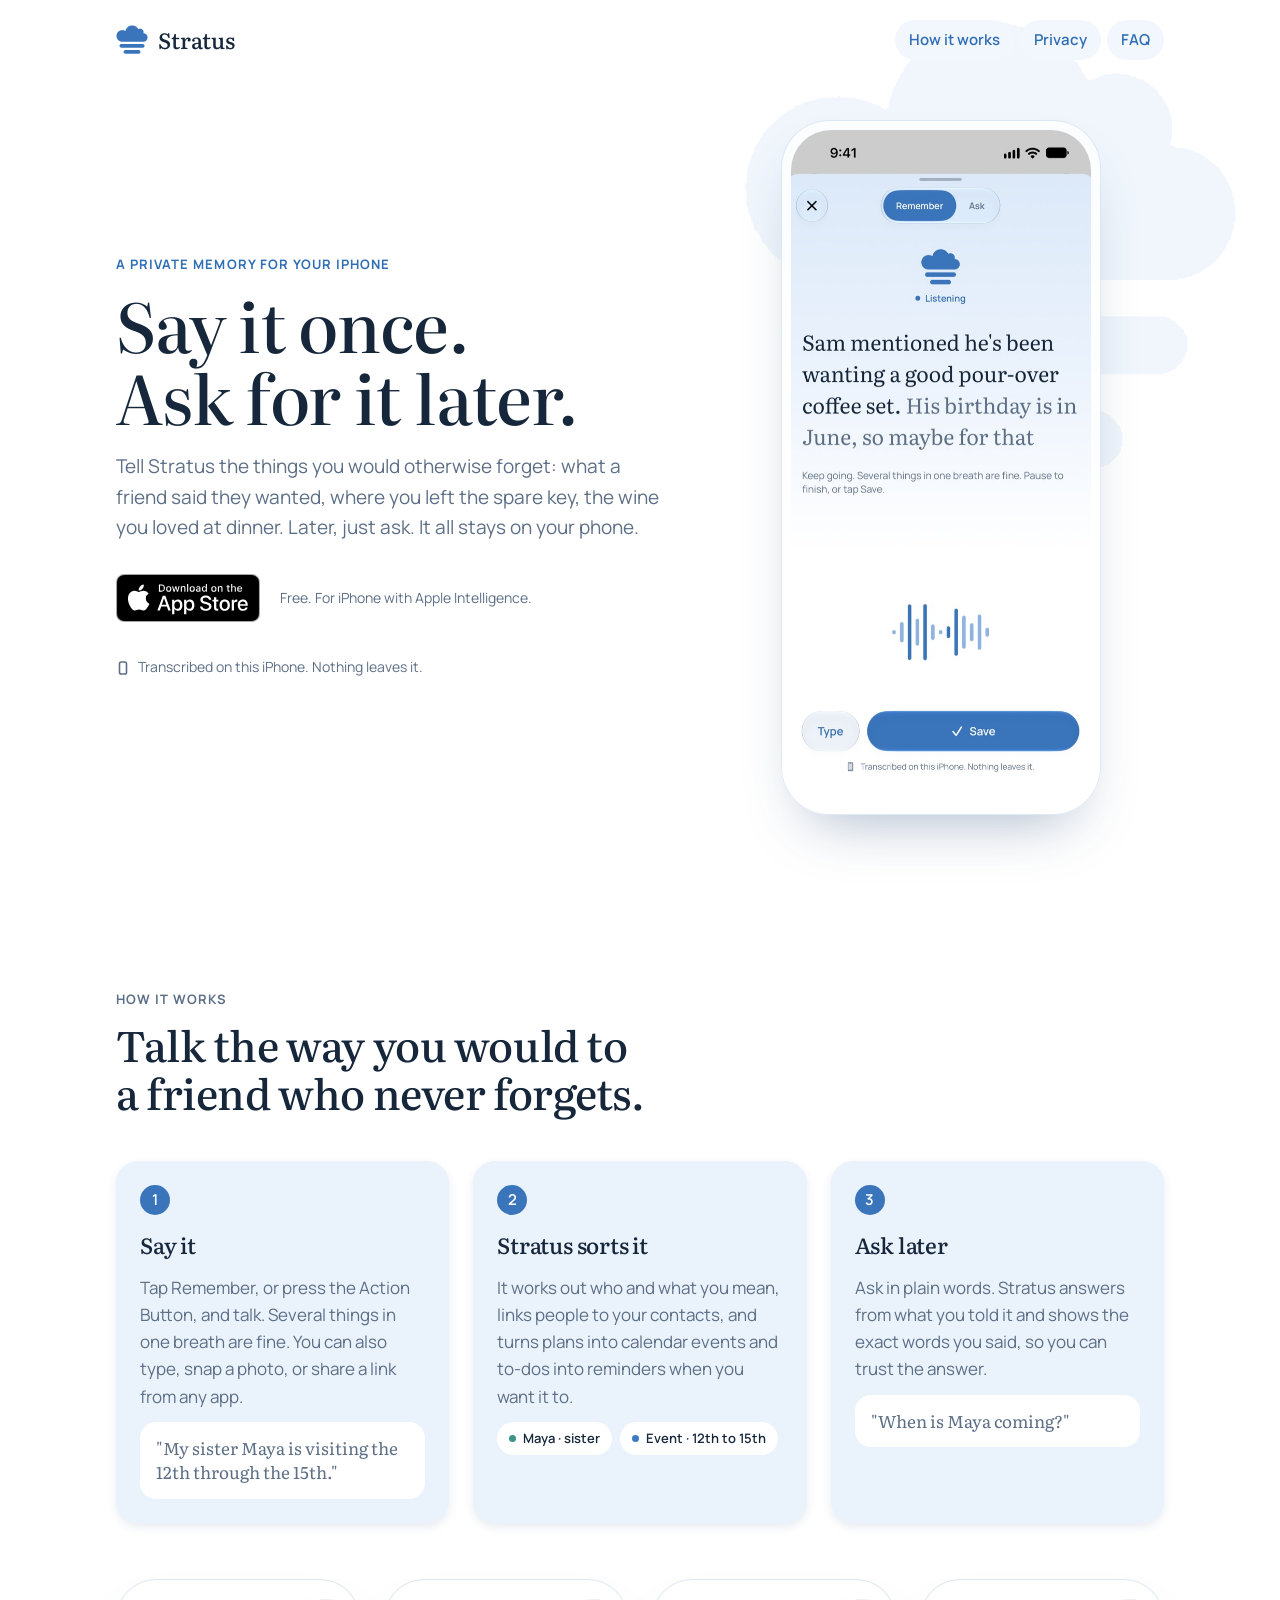
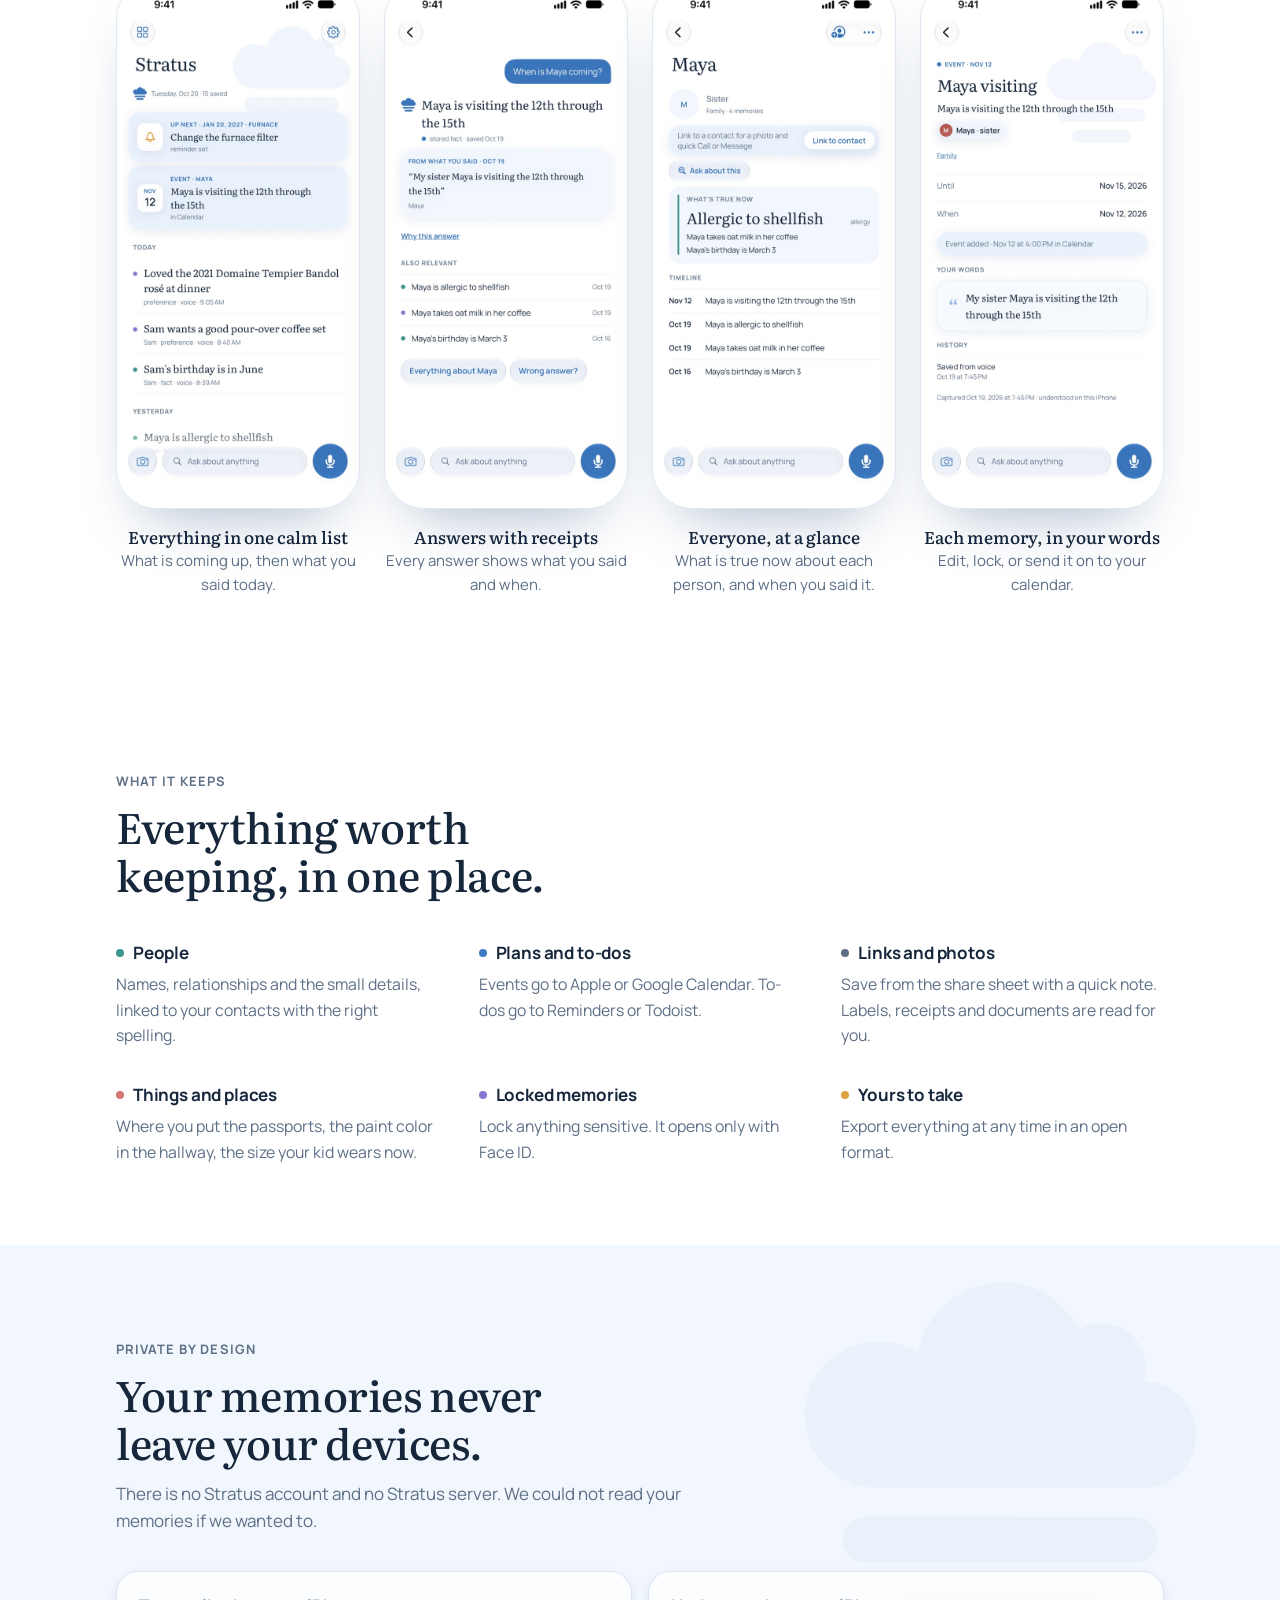
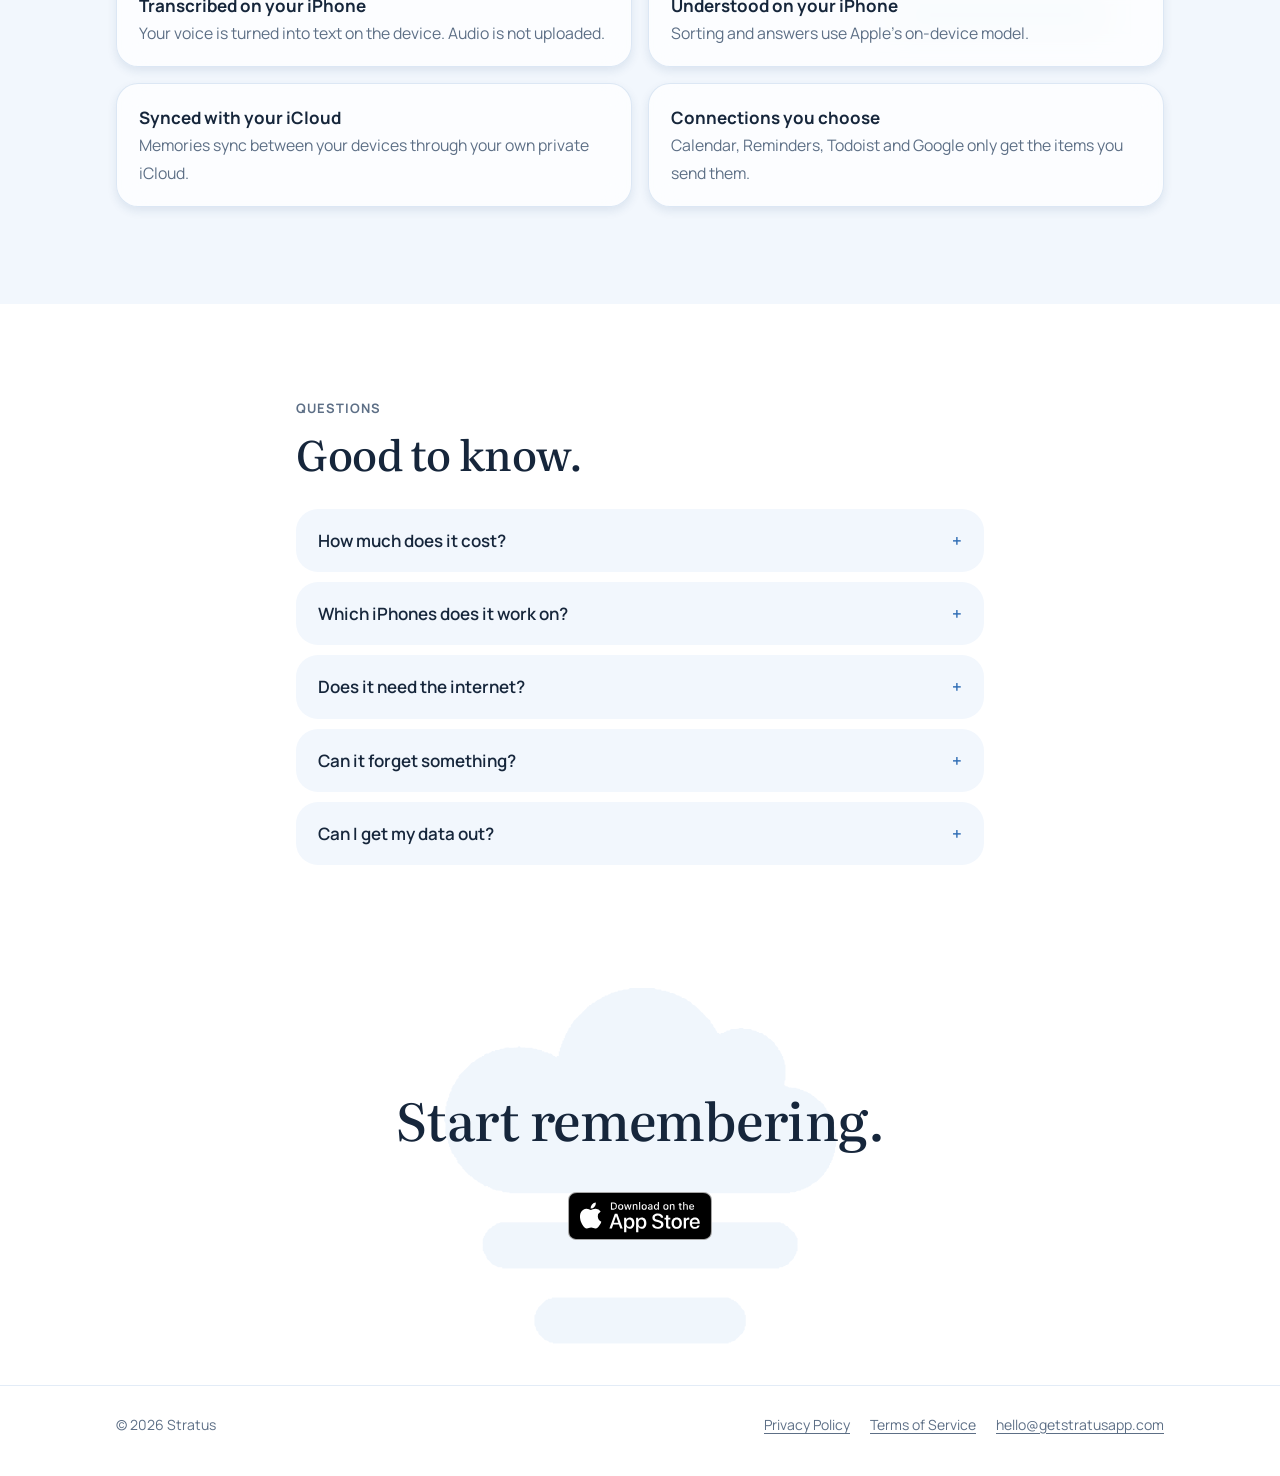
==== index.html @ 7e51738d "Stratus landing site Co-Authored-By: Claude Opus 5.5 <noreply@anthropic.com> Claude-Session: https:/" ====
<!doctype html>
<html lang="en">
<head>
<meta charset="utf-8">
<meta name="viewport" content="width=device-width, initial-scale=1, viewport-fit=cover">
<title>Stratus: say it once, ask for it later</title>
<meta name="description" content="Stratus is a private memory for your iPhone. Say what you want to remember, and ask for it later. Everything is understood on your device.">
<link rel="canonical" href="https://getstratusapp.com/">
<meta name="theme-color" content="#FFFFFF" media="(prefers-color-scheme: light)">
<meta name="theme-color" content="#0E1622" media="(prefers-color-scheme: dark)">
<meta property="og:title" content="Stratus: say it once, ask for it later">
<meta property="og:description" content="Stratus is a private memory for your iPhone. Say what you want to remember, and ask for it later. Everything is understood on your device.">
<meta property="og:type" content="website">
<meta property="og:url" content="https://getstratusapp.com/">
<meta property="og:site_name" content="Stratus">
<meta name="twitter:card" content="summary">
<link rel="icon" href="favicon.svg" type="image/svg+xml">
<!-- Smart App Banner: uncomment once the App Store ID exists.
<meta name="apple-itunes-app" content="app-id=0000000000"> -->
<link rel="preconnect" href="https://fonts.googleapis.com">
<link rel="preconnect" href="https://fonts.gstatic.com" crossorigin>
<link rel="stylesheet" href="https://fonts.googleapis.com/css2?family=Literata:opsz,wght@7..72,400;7..72,500;7..72,600&family=Manrope:wght@400;600;700&display=swap">
<link rel="stylesheet" href="style.css">
</head>
<body>
<div class="hero-band">
  <span class="glyph sky-wm" aria-hidden="true"></span>
  <header class="wrap top">
    <a class="brand" href="index.html" aria-label="Stratus home">
      <span class="glyph" aria-hidden="true"></span>
      Stratus
    </a>
    <nav aria-label="Main">
      <a href="#how">How it works</a>
      <a href="#privacy">Privacy</a>
      <a href="#faq">FAQ</a>
    </nav>
  </header>

  <main>
  <div class="wrap hero">
    <div>
      <p class="eyebrow">A private memory for your iPhone</p>
      <h1>Say it once. Ask for it later.</h1>
      <p class="lede">Tell Stratus the things you would otherwise forget: what a friend said they wanted, where you left the spare key, the wine you loved at dinner. Later, just ask. It all stays on your phone.</p>
      <div class="cta">
        <a class="store" href="#download" id="store-hero">
          <img class="badge-light" src="img/app-store-badge-black.svg" width="120" height="40" alt="Download on the App Store">
          <img class="badge-dark" src="img/app-store-badge-white.svg" width="120" height="40" alt="Download on the App Store">
        </a>
        <p class="fine">Free. For iPhone with Apple Intelligence.</p>
      </div>
      <p class="local"><svg viewBox="0 0 14 14" aria-hidden="true"><rect x="3.5" y="1" width="7" height="12" rx="1.8"/></svg>Transcribed on this iPhone. Nothing leaves it.</p>
    </div>
    <div class="phone">
      <img src="img/01-listening.jpg" width="600" height="1304" alt="The Stratus Listening sheet transcribing: Sam mentioned he's been wanting a good pour-over coffee set. His birthday is in June, so maybe for that.">
    </div>
  </div>
  </main>
</div>

<section id="how">
  <div class="wrap">
    <div class="section-head">
      <p class="eyebrow">How it works</p>
      <h2>Talk the way you would to a friend who never forgets.</h2>
    </div>
    <ol class="steps">
      <li>
        <h3>Say it</h3>
        <p>Tap Remember, or press the Action Button, and talk. Several things in one breath are fine. You can also type, snap a photo, or share a link from any app.</p>
        <p class="quote">"My sister Maya is visiting the 12th through the 15th."</p>
      </li>
      <li>
        <h3>Stratus sorts it</h3>
        <p>It works out who and what you mean, links people to your contacts, and turns plans into calendar events and to-dos into reminders when you want it to.</p>
        <div class="chips"><span class="chip fact">Maya · sister</span><span class="chip event">Event · 12th to 15th</span></div>
      </li>
      <li>
        <h3>Ask later</h3>
        <p>Ask in plain words. Stratus answers from what you told it and shows the exact words you said, so you can trust the answer.</p>
        <p class="quote">"When is Maya coming?"</p>
      </li>
    </ol>
    <div class="shots">
      <figure>
        <div class="phone sm"><img src="img/02-home.jpg" width="600" height="1304" loading="lazy" alt="Stratus home: up next, change the furnace filter; an event card for Maya's visit; today's memories about Sam."></div>
        <figcaption><b>Everything in one calm list</b>What is coming up, then what you said today.</figcaption>
      </figure>
      <figure>
        <div class="phone sm"><img src="img/03-ask.jpg" width="600" height="1304" loading="lazy" alt="Asking When is Maya coming? Stratus answers Maya is visiting the 12th through the 15th, with the words you said."></div>
        <figcaption><b>Answers with receipts</b>Every answer shows what you said and when.</figcaption>
      </figure>
      <figure>
        <div class="phone sm"><img src="img/04-person.jpg" width="600" height="1304" loading="lazy" alt="Maya's page: sister, allergic to shellfish, takes oat milk in her coffee, with a timeline of what you said about her."></div>
        <figcaption><b>Everyone, at a glance</b>What is true now about each person, and when you said it.</figcaption>
      </figure>
      <figure>
        <div class="phone sm"><img src="img/05-memory.jpg" width="600" height="1304" loading="lazy" alt="The memory Maya visiting: an event from Nov 12 to 15, added to Calendar, with the words you said."></div>
        <figcaption><b>Each memory, in your words</b>Edit, lock, or send it on to your calendar.</figcaption>
      </figure>
    </div>
  </div>
</section>

<section>
  <div class="wrap">
    <div class="section-head">
      <p class="eyebrow">What it keeps</p>
      <h2>Everything worth keeping, in one place.</h2>
    </div>
    <div class="features">
      <div style="--c: var(--t-fact)"><h3>People</h3><p>Names, relationships and the small details, linked to your contacts with the right spelling.</p></div>
      <div style="--c: var(--t-event)"><h3>Plans and to-dos</h3><p>Events go to Apple or Google Calendar. To-dos go to Reminders or Todoist.</p></div>
      <div style="--c: var(--muted)"><h3>Links and photos</h3><p>Save from the share sheet with a quick note. Labels, receipts and documents are read for you.</p></div>
      <div style="--c: var(--t-place)"><h3>Things and places</h3><p>Where you put the passports, the paint color in the hallway, the size your kid wears now.</p></div>
      <div style="--c: var(--t-pref)"><h3>Locked memories</h3><p>Lock anything sensitive. It opens only with Face ID.</p></div>
      <div style="--c: var(--t-task)"><h3>Yours to take</h3><p>Export everything at any time in an open format.</p></div>
    </div>
  </div>
</section>

<section class="private" id="privacy">
  <span class="glyph sky-wm" aria-hidden="true"></span>
  <div class="wrap">
    <div class="section-head">
      <p class="eyebrow">Private by design</p>
      <h2>Your memories never leave your devices.</h2>
      <p>There is no Stratus account and no Stratus server. We could not read your memories if we wanted to.</p>
    </div>
    <ul class="facts">
      <li><b>Transcribed on your iPhone</b><span>Your voice is turned into text on the device. Audio is not uploaded.</span></li>
      <li><b>Understood on your iPhone</b><span>Sorting and answers use Apple's on-device model.</span></li>
      <li><b>Synced with your iCloud</b><span>Memories sync between your devices through your own private iCloud.</span></li>
      <li><b>Connections you choose</b><span>Calendar, Reminders, Todoist and Google only get the items you send them.</span></li>
    </ul>
  </div>
</section>

<section id="faq">
  <div class="wrap narrow">
    <div class="section-head">
      <p class="eyebrow">Questions</p>
      <h2>Good to know.</h2>
    </div>
    <div class="faq">
      <details><summary>How much does it cost?</summary><p>Stratus is free while we build it out. Anything you save now stays yours, whatever happens to pricing later.</p></details>
      <details><summary>Which iPhones does it work on?</summary><p>Stratus needs iOS 26 and an iPhone that supports Apple Intelligence, such as iPhone 15 Pro or later, because it understands your memories on the device.</p></details>
      <details><summary>Does it need the internet?</summary><p>No. Saving and asking work offline. The internet is only used for iCloud sync, link previews, and the services you connect.</p></details>
      <details><summary>Can it forget something?</summary><p>Yes. Delete any memory with a swipe. Deleted memories wait 30 days in Recently Deleted, then they are gone for good.</p></details>
      <details><summary>Can I get my data out?</summary><p>Yes. Export everything from Settings at any time.</p></details>
    </div>
  </div>
</section>

<section class="final" id="download">
  <span class="glyph sky-wm" aria-hidden="true"></span>
  <div class="wrap">
    <h2>Start remembering.</h2>
    <div class="cta">
      <a class="store" href="#download" id="store-final">
        <img class="badge-light" src="img/app-store-badge-black.svg" width="120" height="40" alt="Download on the App Store">
        <img class="badge-dark" src="img/app-store-badge-white.svg" width="120" height="40" alt="Download on the App Store">
      </a>
    </div>
  </div>
</section>

<footer>
  <div class="wrap">
    <span>© 2026 Stratus</span>
    <nav aria-label="Legal">
      <a href="privacy.html">Privacy Policy</a>
      <a href="terms.html">Terms of Service</a>
      <a href="mailto:hello@getstratusapp.com">hello@getstratusapp.com</a>
    </nav>
  </div>
</footer>
</body>
</html>
---- style.css ----
/* Stratus site. Cloud white ground, navy ink, sky blue for every action, mist cards, Literata for what people say. */
:root {
  --ground: #FFFFFF;
  --haze: #F2F7FD;
  --mist: #EAF2FC;
  --vapor: #DCE9F8;
  --outline: #E3ECF7;
  --ink: #16263B;
  --muted: #5D6F86;
  --label: #8193AA;
  --sky: #3A75BC;
  --sky-text: #2F6DB5;
  --sky-ink: #FFFFFF;
  --glass: rgba(255, 255, 255, 0.72);
  --glass-edge: rgba(58, 117, 188, 0.16);
  --shadow: 0 4px 10px rgba(31, 64, 115, 0.10);
  --phone-shadow: 0 30px 60px -28px rgba(31, 64, 115, 0.40);
  --t-event: #3E7BC4; --t-fact: #3C9488; --t-task: #DDA23F; --t-pref: #8479D2; --t-place: #D7766F;
  --serif: "Literata", "Iowan Old Style", Georgia, serif;
  --sans: "Manrope", -apple-system, "Helvetica Neue", Arial, sans-serif;
  --gutter: max(16px, env(safe-area-inset-left, 0px));
  --gutter-r: max(16px, env(safe-area-inset-right, 0px));
}
@media (prefers-color-scheme: dark) {
  :root:not([data-theme="light"]) {
    --ground: #0E1622; --haze: #16212F; --mist: #1A2738; --vapor: #1E2D42; --outline: #24344A;
    --ink: #E8EFF8; --muted: #9DB0C7; --label: #7F93AC; --sky: #7FAEE6; --sky-text: #8DB8EC; --sky-ink: #0E1622;
    --glass: rgba(26, 39, 56, 0.72); --glass-edge: rgba(127, 174, 230, 0.22);
    --shadow: 0 4px 12px rgba(0, 0, 0, 0.35); --phone-shadow: 0 30px 60px -28px rgba(0, 0, 0, 0.7);
    color-scheme: dark;
  }
}
:root[data-theme="dark"] {
  --ground: #0E1622; --haze: #16212F; --mist: #1A2738; --vapor: #1E2D42; --outline: #24344A;
  --ink: #E8EFF8; --muted: #9DB0C7; --label: #7F93AC; --sky: #7FAEE6; --sky-text: #8DB8EC; --sky-ink: #0E1622;
  --glass: rgba(26, 39, 56, 0.72); --glass-edge: rgba(127, 174, 230, 0.22);
  --shadow: 0 4px 12px rgba(0, 0, 0, 0.35); --phone-shadow: 0 30px 60px -28px rgba(0, 0, 0, 0.7);
  color-scheme: dark;
}

* { box-sizing: border-box; }
html { -webkit-text-size-adjust: 100%; }
body {
  margin: 0; background: var(--ground); color: var(--ink);
  font: 400 1.0625rem/1.6 var(--sans);
  -webkit-font-smoothing: antialiased; overflow-x: hidden;
}
a { color: var(--sky-text); text-underline-offset: 3px; }
a:focus-visible, button:focus-visible, summary:focus-visible { outline: 2px solid var(--sky); outline-offset: 3px; border-radius: 10px; }
h1, h2, h3 { font-family: var(--serif); font-weight: 500; text-wrap: balance; margin: 0; letter-spacing: -0.01em; }
p { margin: 0; }
img { max-width: 100%; }

.wrap { max-width: 1080px; margin: 0 auto; padding-left: var(--gutter); padding-right: var(--gutter-r); }
.narrow { max-width: 720px; }

/* Cloud watermark from the icon */
.cloud { fill: var(--vapor); opacity: 0.4; }
.mark { fill: var(--sky); }

/* Header */
.top { display: flex; align-items: center; justify-content: space-between; gap: 16px; padding-block: 20px; position: relative; z-index: 1; }
.brand { display: inline-flex; align-items: center; gap: 10px; color: var(--ink); text-decoration: none; font: 500 1.375rem/1 var(--serif); }
.brand svg { width: 32px; height: auto; aspect-ratio: 1058 / 966; flex: none; }
.brand svg { fill: var(--sky); }
.top nav { display: flex; gap: 6px; font-size: 0.9375rem; font-weight: 600; }
.top nav a { color: var(--sky-text); text-decoration: none; padding: 8px 14px; border-radius: 999px; background: var(--haze); }
.top nav a:hover { background: var(--mist); }

/* Hero */
.hero-band { position: relative; overflow: hidden; }
.sky-wm { height: auto; aspect-ratio: 1058 / 966; }
.hero-band .sky-wm { position: absolute; right: max(16px, calc(50% - 600px)); top: 16px; width: 500px; max-width: calc(100% - 32px); pointer-events: none; }
.hero { position: relative; display: grid; grid-template-columns: 1.1fr 0.9fr; gap: 56px; align-items: center; padding-block: 40px 80px; }
.hero > * { min-width: 0; }
.eyebrow { font-size: 0.8125rem; font-weight: 700; letter-spacing: 0.08em; text-transform: uppercase; color: var(--sky-text); }
.hero h1 { font-size: clamp(2.5rem, 6vw, 4.25rem); line-height: 1.05; margin-top: 14px; }
.lede { font-size: 1.1875rem; color: var(--muted); margin-top: 20px; max-width: 34em; }
.cta { display: flex; flex-wrap: wrap; align-items: center; gap: 0 8px; margin-top: 20px; }
.fine { font-size: 0.875rem; color: var(--muted); }
.local { display: inline-flex; align-items: center; gap: 8px; margin-top: 22px; font-size: 0.875rem; color: var(--muted); }
.local svg { width: 14px; height: 14px; fill: none; stroke: currentColor; stroke-width: 1.6; }

/* Official Apple "Download on the App Store" badge, unmodified. 48px tall, 12px (1/4 height) clear space. */
.store { display: inline-block; line-height: 0; margin: 12px 12px 12px 0; text-decoration: none; }
.final .store { margin: 12px; }
.store img { display: block; height: 48px; width: auto; }
.store .badge-dark { display: none; }
@media (prefers-color-scheme: dark) {
  :root:not([data-theme="light"]) .store .badge-light { display: none; }
  :root:not([data-theme="light"]) .store .badge-dark { display: block; }
}
:root[data-theme="dark"] .store .badge-light { display: none; }
:root[data-theme="dark"] .store .badge-dark { display: block; }

/* Phone frames around real screenshots */
.phone {
  justify-self: center; width: 100%; max-width: 320px; aspect-ratio: 1320 / 2868;
  border-radius: 48px; padding: 9px; background: var(--glass);
  border: 1px solid var(--glass-edge); box-shadow: var(--phone-shadow);
  -webkit-backdrop-filter: blur(18px); backdrop-filter: blur(18px);
}
.phone img { display: block; width: 100%; height: 100%; object-fit: cover; border-radius: 40px; }
.phone.sm { max-width: 260px; border-radius: 40px; padding: 7px; }
.phone.sm img { border-radius: 33px; }

/* Sections */
section { padding-block: 80px; }
.section-head { max-width: 640px; }
.section-head h2 { font-size: clamp(1.875rem, 4vw, 2.625rem); line-height: 1.15; margin-top: 10px; }
.section-head p { color: var(--muted); margin-top: 14px; }

.steps { list-style: none; padding: 0; margin: 44px 0 0; display: grid; grid-template-columns: repeat(3, 1fr); gap: 24px; counter-reset: step; }
.steps li { counter-increment: step; display: flex; flex-direction: column; gap: 12px; min-width: 0; padding: 24px; border-radius: 22px; background: var(--mist); box-shadow: var(--shadow); }
.steps li::before { content: counter(step); font: 600 0.9375rem/1 var(--sans); color: var(--sky-ink); background: var(--sky); width: 30px; height: 30px; border-radius: 50%; display: grid; place-items: center; }
.steps h3 { font-size: 1.375rem; }
.steps p { color: var(--muted); }
.quote { font: 400 1.0625rem/1.45 var(--serif); color: var(--ink); background: var(--ground); padding: 14px 16px; border-radius: 16px; }
.chips { display: flex; flex-wrap: wrap; gap: 8px; }
.chip { display: inline-flex; align-items: center; gap: 7px; font-size: 0.8125rem; font-weight: 600; padding: 6px 12px; border-radius: 999px; background: var(--ground); color: var(--ink); }
.chip::before { content: ""; width: 7px; height: 7px; border-radius: 50%; background: var(--c, var(--sky)); }
.chip.fact { --c: var(--t-fact); }
.chip.event { --c: var(--t-event); }

.shots { display: grid; grid-template-columns: repeat(4, 1fr); gap: 24px; margin-top: 56px; }
.shots figure { margin: 0; display: flex; flex-direction: column; align-items: center; gap: 16px; min-width: 0; }
.shots figcaption { font-size: 0.9375rem; color: var(--muted); text-align: center; max-width: 24em; }
.shots figcaption b { display: block; color: var(--ink); font: 500 1.0625rem/1.4 var(--serif); }

.features { display: grid; grid-template-columns: repeat(3, 1fr); gap: 36px 40px; margin-top: 44px; }
.features div { min-width: 0; display: flex; flex-direction: column; gap: 8px; }
.features h3 { display: flex; align-items: center; gap: 9px; font: 700 1.0625rem/1.3 var(--sans); }
.features h3::before { content: ""; width: 8px; height: 8px; border-radius: 50%; background: var(--c); flex: none; }
.features p { color: var(--muted); font-size: 0.9875rem; }

.private { position: relative; overflow: hidden; background: var(--haze); }
.private .sky-wm { position: absolute; right: max(16px, calc(50% - 560px)); top: 32px; width: 400px; max-width: calc(100% - 32px); pointer-events: none; }
.private .wrap { position: relative; }
.private .facts { display: grid; grid-template-columns: repeat(2, 1fr); gap: 16px; margin-top: 36px; padding: 0; list-style: none; }
.private .facts li { min-width: 0; padding: 20px 22px; border-radius: 22px; background: var(--glass); border: 1px solid var(--glass-edge); box-shadow: var(--shadow); -webkit-backdrop-filter: blur(14px); backdrop-filter: blur(14px); }
.private .facts b { display: block; font-weight: 700; }
.private .facts span { color: var(--muted); font-size: 0.9875rem; }

.faq { margin-top: 32px; display: grid; gap: 10px; }
.faq details { background: var(--haze); border-radius: 22px; padding: 18px 22px; }
.faq summary { cursor: pointer; font-weight: 600; list-style: none; display: flex; justify-content: space-between; gap: 16px; }
.faq summary::after { content: "+"; color: var(--sky-text); font-weight: 600; }
.faq details[open] summary::after { content: "\2212"; }
.faq summary::-webkit-details-marker { display: none; }
.faq p { color: var(--muted); margin-top: 10px; max-width: 60ch; }

.final { text-align: center; position: relative; overflow: hidden; }
.final { min-height: 440px; display: grid; align-content: center; }
.final .sky-wm { position: absolute; left: 50%; top: 50%; width: 400px; max-width: calc(100% - 32px); transform: translate(-50%, -50%); pointer-events: none; }
.final .wrap { position: relative; }
.final h2 { font-size: clamp(2rem, 5vw, 3.25rem); }
.final .cta { justify-content: center; }

footer { border-top: 1px solid var(--outline); padding-block: 28px 40px; font-size: 0.875rem; color: var(--muted); }
footer .wrap { display: flex; flex-wrap: wrap; justify-content: space-between; gap: 12px 24px; }
footer nav { display: flex; flex-wrap: wrap; gap: 20px; }
footer a { color: var(--muted); }

/* Legal pages */
.legal { padding-block: 32px 72px; }
.legal h1 { font-size: clamp(2.25rem, 5vw, 3rem); line-height: 1.1; }
.legal .updated { color: var(--muted); font-size: 0.9375rem; margin-top: 10px; }
.legal .summary { background: var(--mist); border-radius: 22px; padding: 18px 22px; margin-top: 28px; }
.legal h2 { font-size: 1.5rem; margin-top: 44px; }
.legal p, .legal ul { margin-top: 12px; }
.legal ul { padding-left: 1.2em; }
.legal li + li { margin-top: 6px; }
.legal .draft { font-size: 0.875rem; color: var(--muted); border-left: 3px solid var(--vapor); padding-left: 12px; margin-top: 20px; }

@media (max-width: 860px) {
  .hero { grid-template-columns: 1fr; gap: 44px; padding-block: 20px 60px; }
  .steps, .features { grid-template-columns: 1fr 1fr; }
  .shots { grid-template-columns: 1fr 1fr; }
}
@media (max-width: 560px) {
  .top nav a:not(.keep) { display: none; }
  .steps, .features, .private .facts { grid-template-columns: 1fr; }
  .shots { grid-template-columns: 1fr; }
  section { padding-block: 60px; }
  .phone { max-width: 280px; }
  .hero-band .sky-wm { width: 300px; top: 12px; }
  .private .sky-wm { width: 280px; top: 20px; }
  .final { min-height: 360px; }
  .final .sky-wm { width: 320px; }
}

/* Glyph spans (cloud.svg as a mask, tinted by tokens) */
.glyph { display: block; -webkit-mask: url(img/cloud.svg) center / contain no-repeat; mask: url(img/cloud.svg) center / contain no-repeat; aspect-ratio: 1058 / 966; }
.brand .glyph { width: 32px; flex: none; background: var(--sky); }
.glyph.sky-wm { background: var(--vapor); opacity: 0.4; }

/* Open page */
.open-card { background: var(--mist); border-radius: 22px; padding: 32px 28px; margin-block: 32px 72px; box-shadow: var(--shadow); }
.open-card h1 { font-size: clamp(1.875rem, 5vw, 2.5rem); line-height: 1.15; margin-top: 10px; }
.open-card .lede { font-size: 1.0625rem; margin-top: 14px; }
.open-btn { display: inline-flex; align-items: center; justify-content: center; min-height: 52px; padding: 0 24px; background: var(--sky); color: var(--sky-ink); border-radius: 999px; font-weight: 700; text-decoration: none; box-shadow: var(--shadow); }
.open-card .fine { margin-top: 20px; }
@media (max-width: 560px) { .open-card { padding: 24px 20px; } }

[hidden] { display: none !important; }
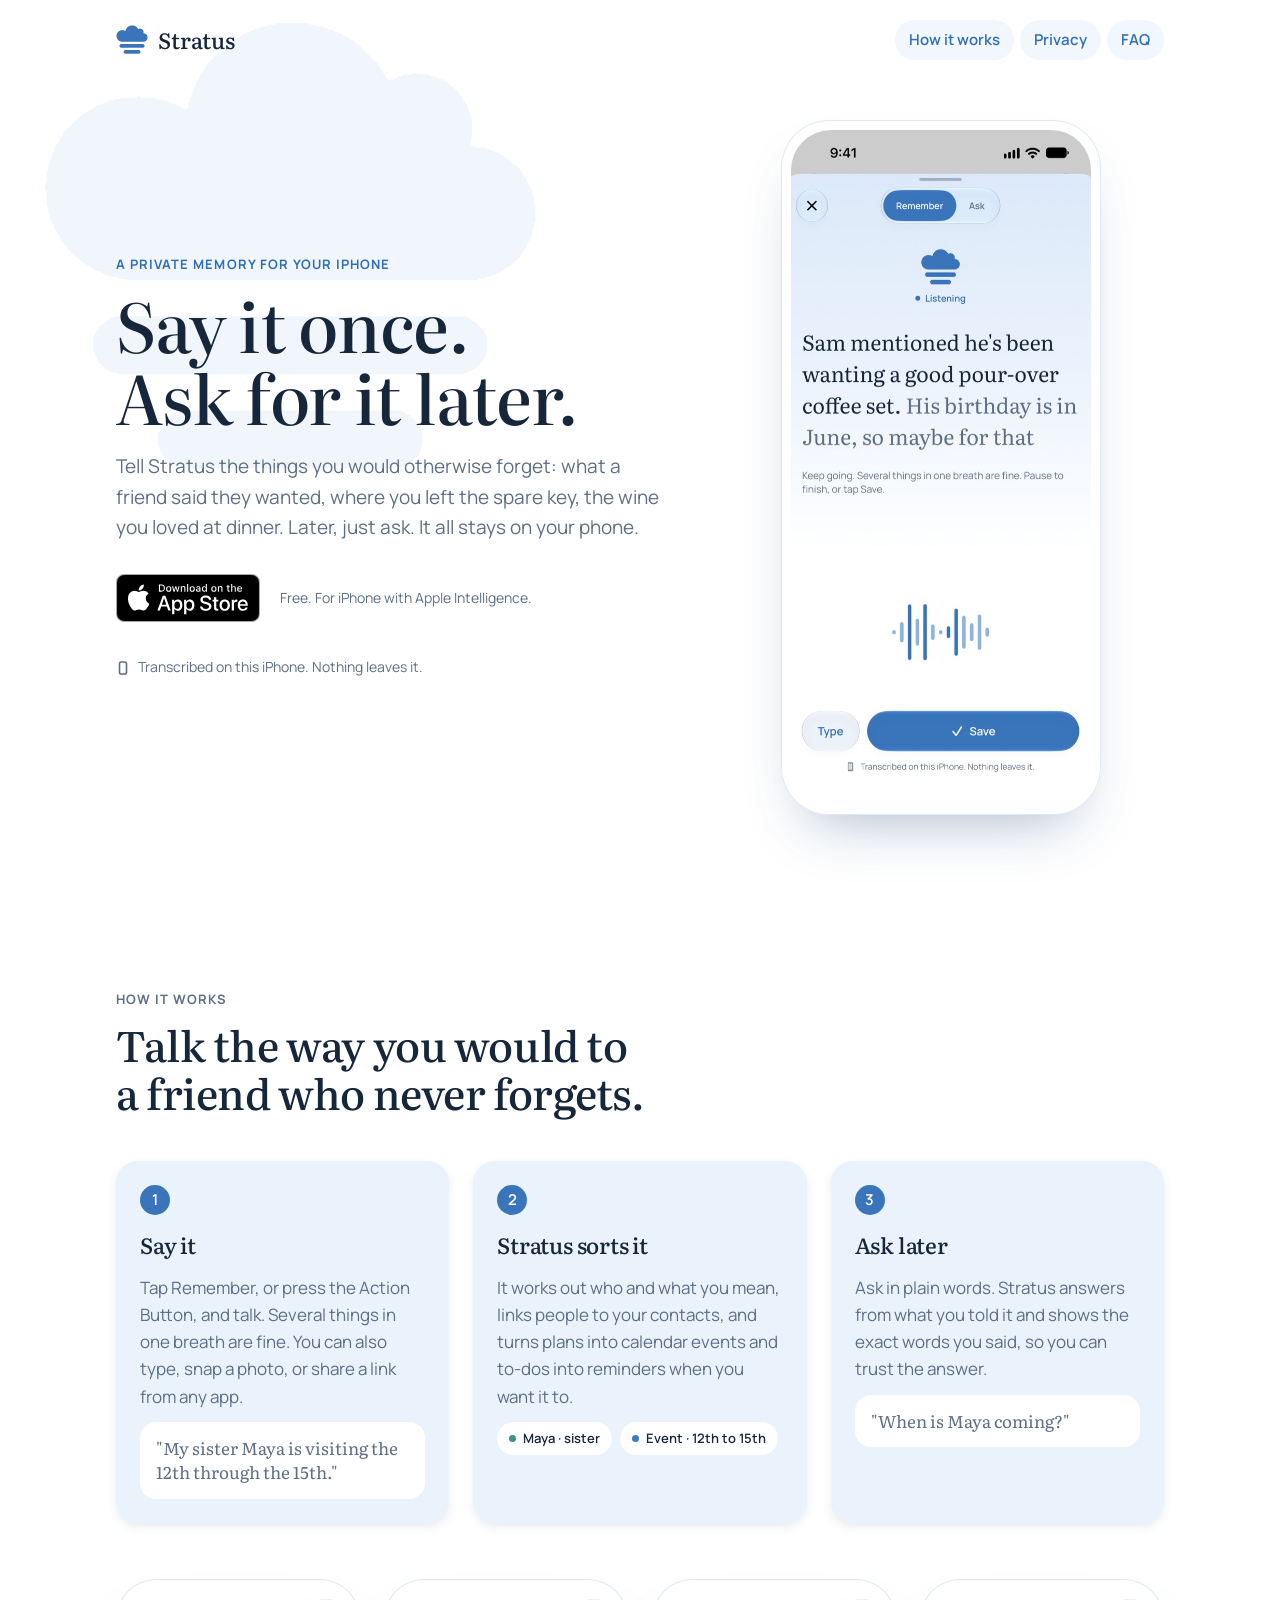
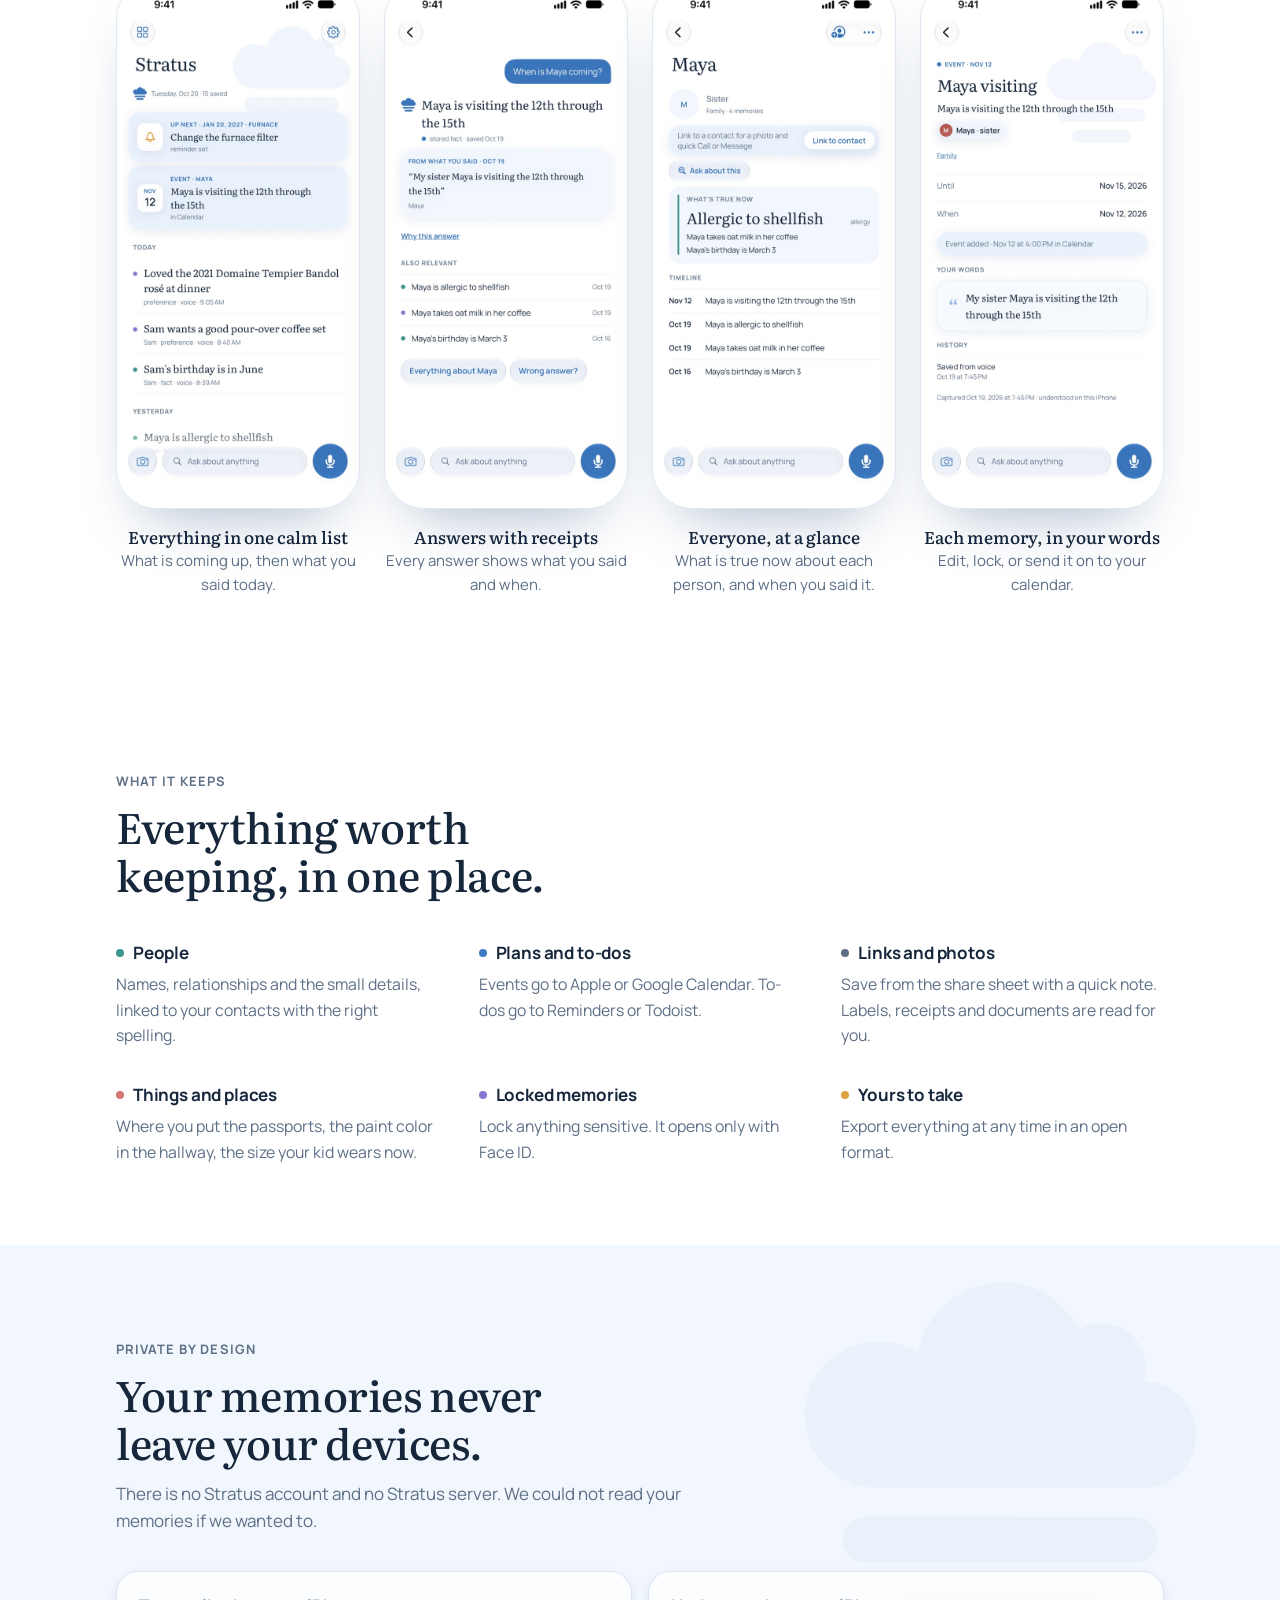
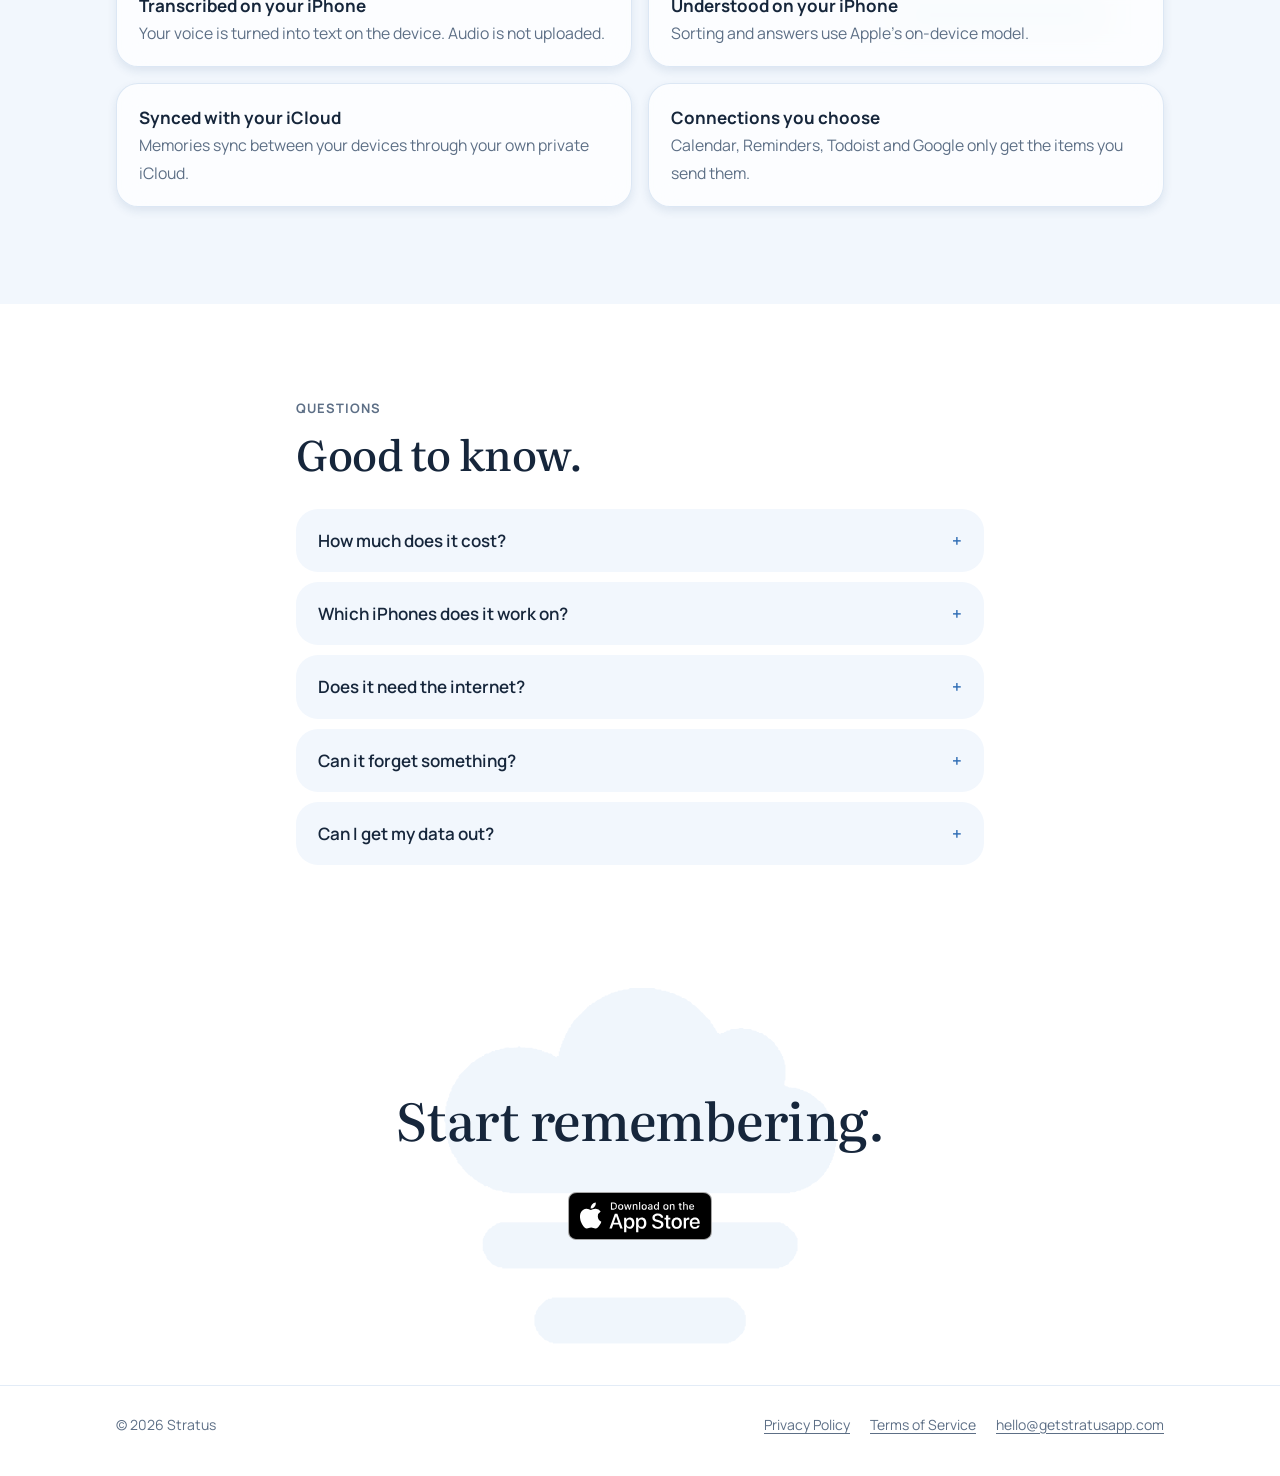
==== commit d32e82da: "Link preview image (1200x630) with logo, tagline and the listening screen Co-Authored-By: Claude Opu" ====
--- a/index.html
+++ b/index.html
@@ -13,7 +13,12 @@
 <meta property="og:type" content="website">
 <meta property="og:url" content="https://getstratusapp.com/">
 <meta property="og:site_name" content="Stratus">
-<meta name="twitter:card" content="summary">
+<meta property="og:image" content="https://getstratusapp.com/img/og.png">
+<meta property="og:image:width" content="1200">
+<meta property="og:image:height" content="630">
+<meta property="og:image:alt" content="Stratus: say it once, ask for it later. A private memory for your iPhone.">
+<meta name="twitter:card" content="summary_large_image">
+<meta name="twitter:image" content="https://getstratusapp.com/img/og.png">
 <link rel="icon" href="favicon.svg" type="image/svg+xml">
 <!-- Smart App Banner: uncomment once the App Store ID exists.
 <meta name="apple-itunes-app" content="app-id=0000000000"> -->
--- a/style.css
+++ b/style.css
@@ -70,7 +70,7 @@
 /* Hero */
 .hero-band { position: relative; overflow: hidden; }
 .sky-wm { height: auto; aspect-ratio: 1058 / 966; }
-.hero-band .sky-wm { position: absolute; right: max(16px, calc(50% - 600px)); top: 16px; width: 500px; max-width: calc(100% - 32px); pointer-events: none; }
+.hero-band .sky-wm { position: absolute; left: max(16px, calc(50% - 600px)); top: 16px; width: 500px; max-width: calc(100% - 32px); pointer-events: none; }
 .hero { position: relative; display: grid; grid-template-columns: 1.1fr 0.9fr; gap: 56px; align-items: center; padding-block: 40px 80px; }
 .hero > * { min-width: 0; }
 .eyebrow { font-size: 0.8125rem; font-weight: 700; letter-spacing: 0.08em; text-transform: uppercase; color: var(--sky-text); }
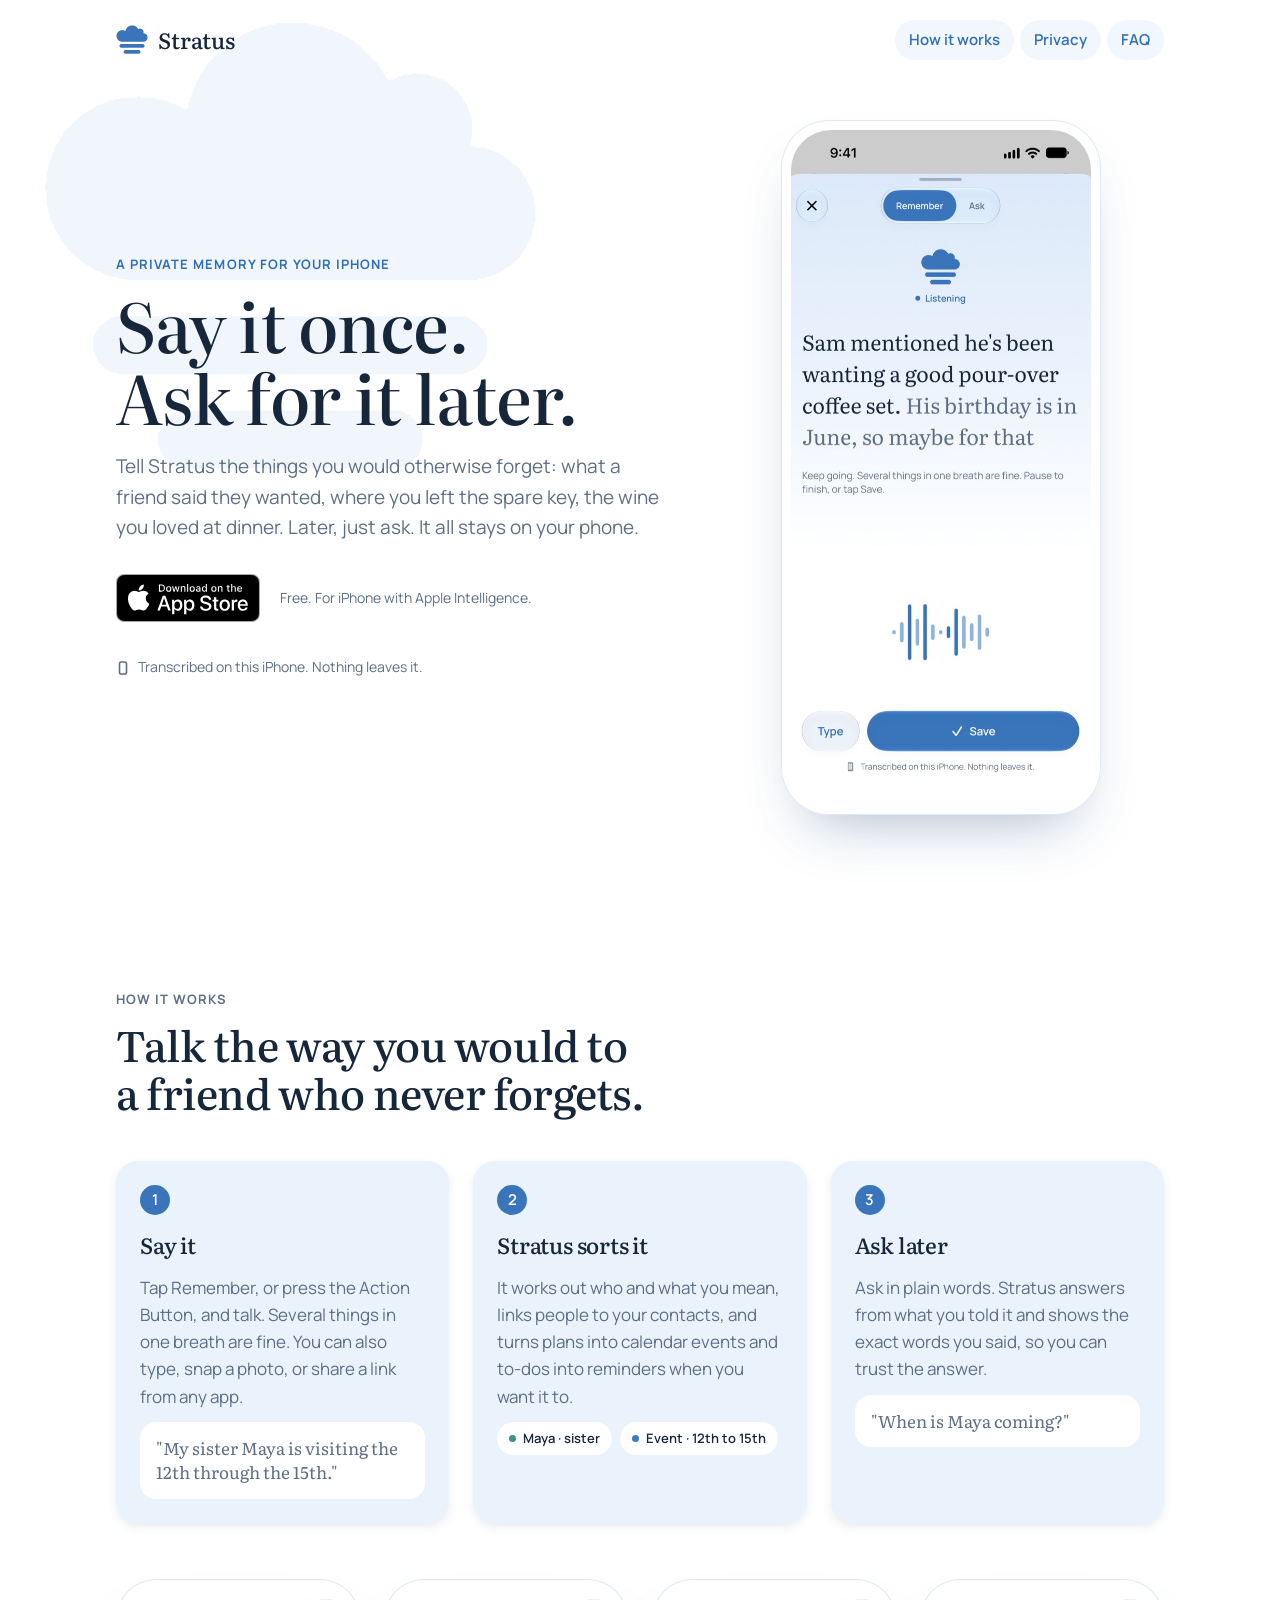
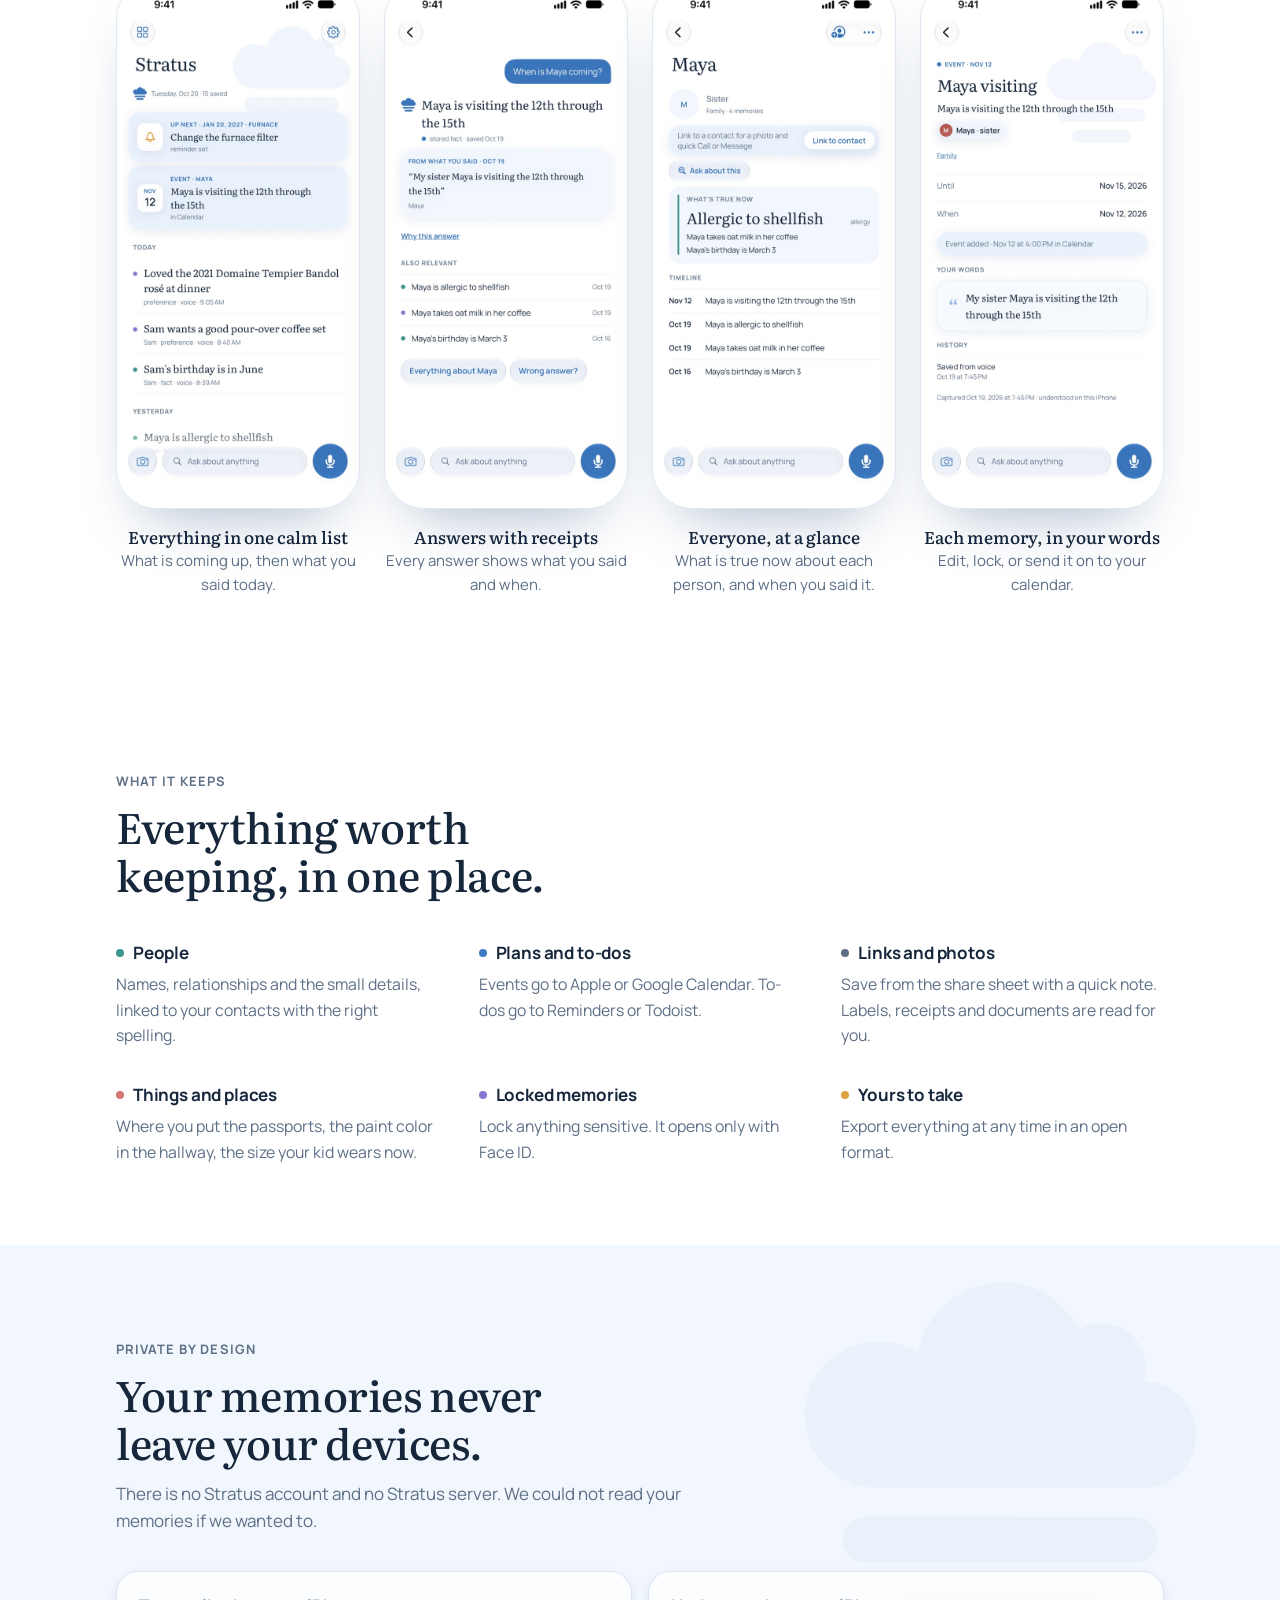
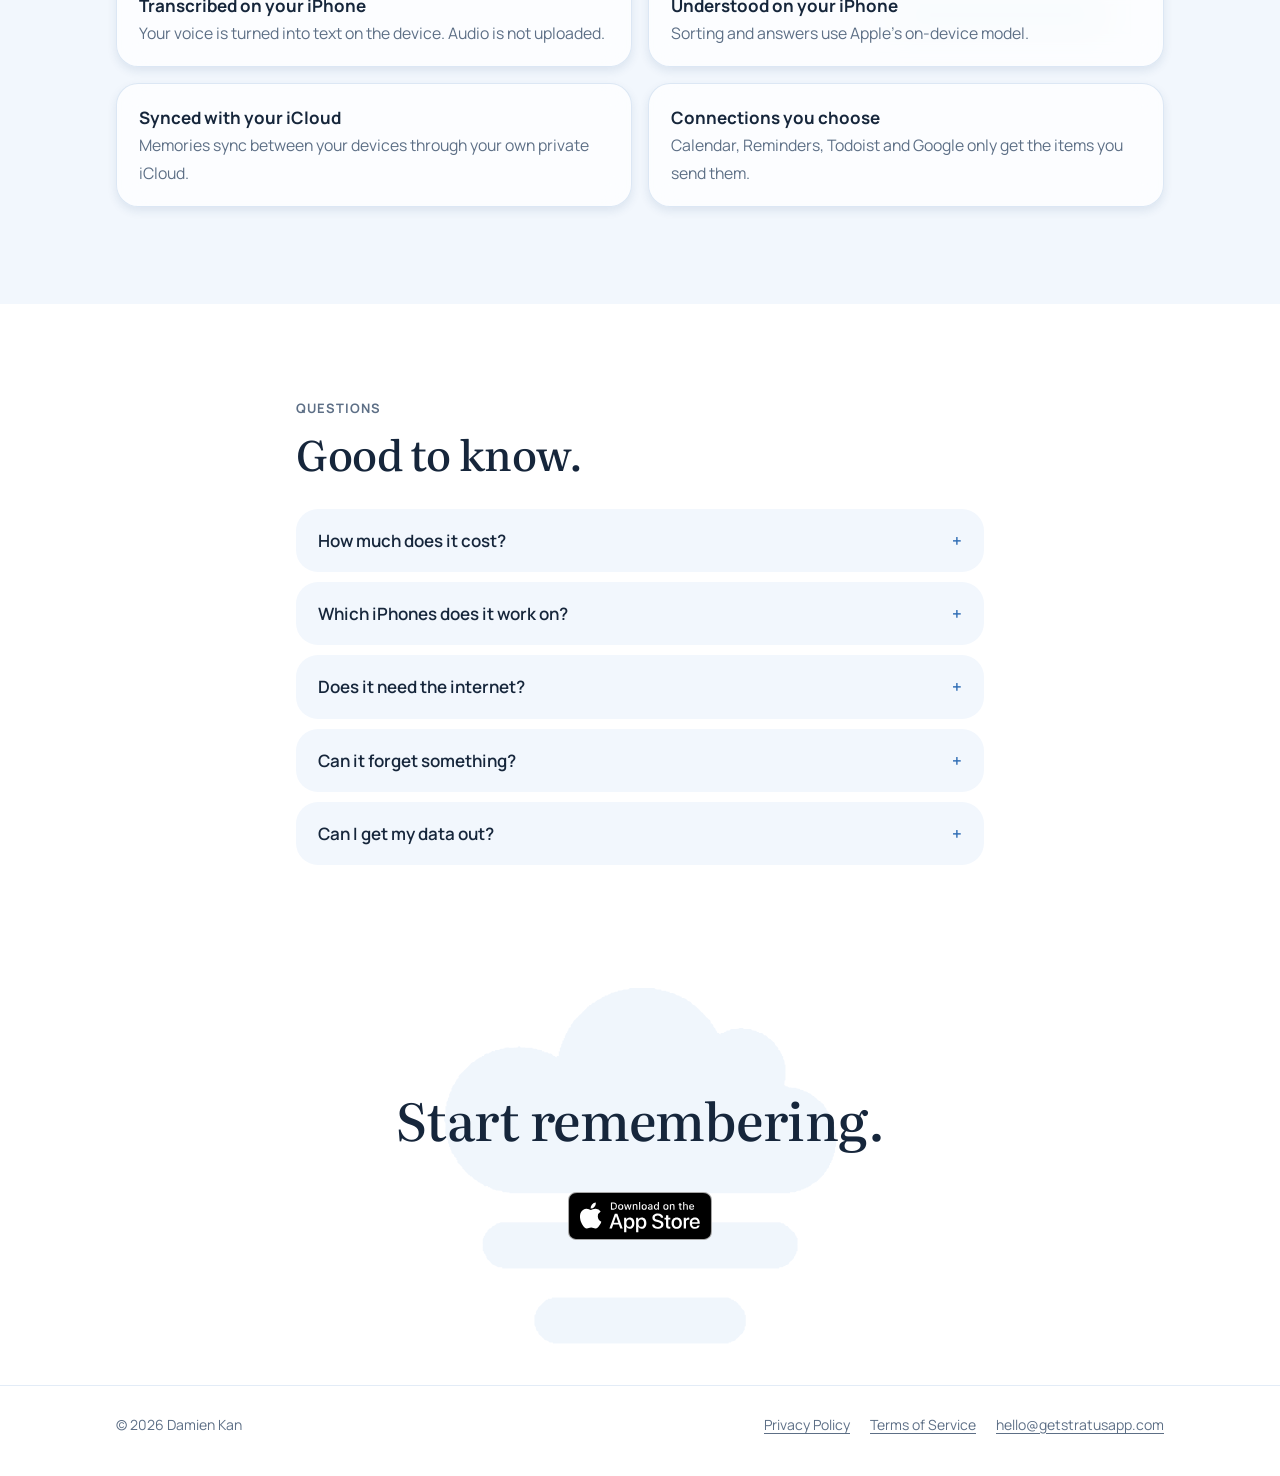
==== commit f9adc120: "Privacy policy rewritten in the Huddle structure, specific to Stratus Co-Authored-By: Claude Opus 5." ====
--- a/index.html
+++ b/index.html
@@ -173,7 +173,7 @@
 
 <footer>
   <div class="wrap">
-    <span>© 2026 Stratus</span>
+    <span>© 2026 Damien Kan</span>
     <nav aria-label="Legal">
       <a href="privacy.html">Privacy Policy</a>
       <a href="terms.html">Terms of Service</a>
